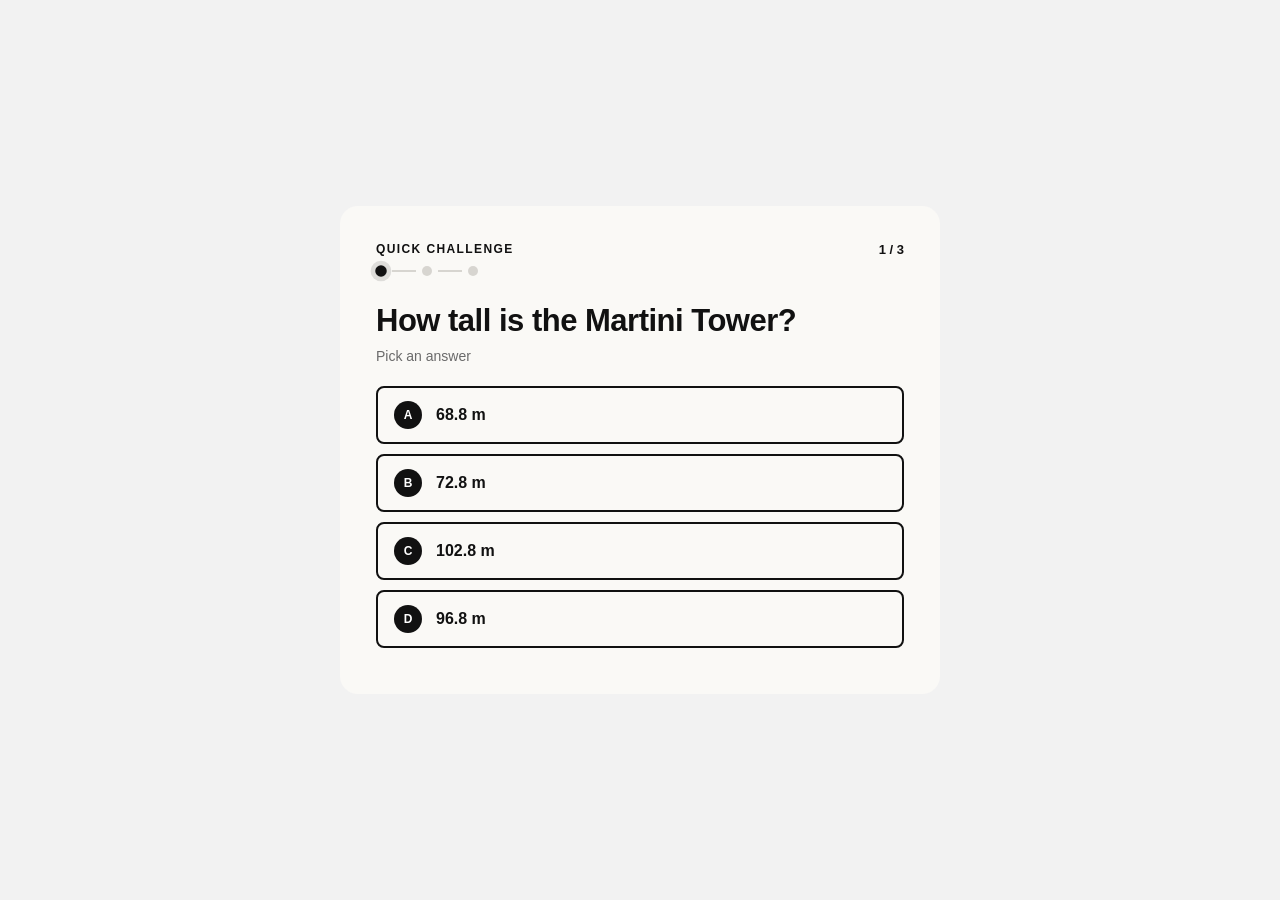
==== index.html @ feae09bf "Add persistent Hub Points and badge rewards" ====
<!DOCTYPE html>
<html lang="en">

<head>
    <meta charset="UTF-8">

    <meta name="viewport" content="width=device-width, initial-scale=1.0">

    <title>The Social Hub Quiz</title>

    <link rel="stylesheet" href="style.css">
</head>

<body>

<div class="quiz-card">

    <div class="quiz-header">

        <span class="quiz-label">
            Quick Challenge
        </span>

        <span id="question-counter" class="question-counter"></span>

    </div>

    <div id="progress" class="progress"></div>

<div id="quiz-stage" class="quiz-stage">

    <h1 id="question" class="question"></h1>

    <p id="answer-instruction" class="answer-instruction">
        Pick an answer
    </p>

    <div id="answers"></div>

    <div
    id="feedback"
    aria-live="polite"
    aria-atomic="true">
</div>

</div>

    <script src="questions.js"></script>
    <script src="script.js"></script>
    <script src="badges.js"></script>

</body>

</html>
---- style.css ----
:root {
    --color-text: #111111;
    --color-bg: #f2f2f2;
    --color-surface: #faf9f6;

    --color-muted: #6a6a6a;
    --color-border: #111111;
    --color-disabled: #b5b5b5;

    --space-xs: 6px;
    --space-sm: 10px;
    --space-md: 16px;
    --space-lg: 24px;
    --space-xl: 32px;

    --radius-sm: 8px;
    --radius-md: 10px;
    --radius-lg: 18px;

    --text-label: 12px;
    --text-small: 14px;
    --text-body: 16px;
    --text-question: 31px;
    --text-feedback-title: 27px;
}


body {
    margin: 0;
    min-height: 100vh;

    display: flex;
    justify-content: center;
    align-items: center;

    font-family: Arial, Helvetica, sans-serif;

    color: var(--color-text);
    background-color: var(--color-bg);
}


.quiz-card {
    width: 90%;
    max-width: 600px;

    background-color: var(--color-surface);

    padding: 36px;

    border-radius: var(--radius-lg);

    box-sizing: border-box;
}


/* HEADER */

.quiz-header {
    display: flex;
    justify-content: space-between;
    align-items: center;

    margin-bottom: 9px;
}


.quiz-label {
    font-size: var(--text-label);
    font-weight: 700;

    text-transform: uppercase;

    letter-spacing: 1.4px;
}


.question-counter {
    font-size: 13px;
    font-weight: 700;
}


/* PROGRESS */

.progress {
    display: flex;
    align-items: center;

    margin-bottom: 28px;
}


.progress-item {
    display: flex;
    align-items: center;
}


.progress-node {
    width: 10px;
    height: 10px;

    flex-shrink: 0;

    border-radius: 50%;

    background-color: #d7d5d0;

    transition:
        transform 0.22s ease,
        background-color 0.22s ease;
}


.progress-node.active {
    background-color: #111111;

    transform: scale(1.15);

}

.progress-node.current {
    box-shadow: 0 0 0 4px rgba(17, 17, 17, 0.12);
}


.progress-line {
    width: 24px;
    height: 2px;

    margin: 0 6px;

    background-color: #d7d5d0;

    transform-origin: left;

    transition:
        background-color 0.22s ease,
        transform 0.22s ease;
}


.progress-line.active {
    background-color: #111111;
}


/* QUESTION */

.question {
    margin-top: 0;
    margin-bottom: 10px;

    font-size: var(--text-question);
    font-weight: 700;

    line-height: 1.12;

    letter-spacing: -0.5px;
}


.answer-instruction {
    margin-top: 0;
    margin-bottom: 22px;

    font-size: var(--text-small);

    color: var(--color-muted);
}


/* ANSWERS */

.answer-button {
    width: 100%;
    min-height: 52px;

    display: flex;
    align-items: center;

    gap: 14px;

    padding: 13px 16px;

    margin-bottom: 10px;

    border: 2px solid #111111;
    border-radius: var(--radius-sm);

    background-color: #faf9f6;

    color: #111111;

    font-size: var(--text-body);
    font-weight: 600;

    text-align: left;

    cursor: pointer;

    transition:
        transform 0.15s ease,
        background-color 0.15s ease,
        border-color 0.15s ease;
}


.answer-button:hover {
    background-color: #eeeeea;

    border-color: #111111;

    transform: translateY(-2px);
}


.answer-button:active {
    transform: translateY(0) scale(0.99);
}


/* KEYBOARD FOCUS */

.answer-button:focus-visible {
    outline: 3px solid #111111;

    outline-offset: 3px;
}


.answer-button:hover .answer-letter {
    transform: scale(1.08);
}


.answer-letter {
    display: flex;
    justify-content: center;
    align-items: center;

    width: 28px;
    height: 28px;

    flex-shrink: 0;

    border-radius: 50%;

    background-color: #111111;

    color: white;

    font-size: 12px;
    font-weight: 700;

    transition:
        background-color 0.15s ease,
        transform 0.15s ease;
}


.answer-text {
    flex: 1;
}


.question,
.answer-text,
.feedback p {
    overflow-wrap: anywhere;
}


/* FEEDBACK */

.feedback {
    margin-top: 24px;

    padding: 28px;

    border: 2px solid #111111;
    border-radius: var(--radius-md);

    text-align: left;
}


.feedback-status {
    display: flex;
    align-items: center;

    gap: 10px;

    margin-bottom: 14px;
}


.feedback-icon {
    width: 30px;
    height: 30px;

    display: flex;
    justify-content: center;
    align-items: center;

    border-radius: 50%;

    background-color: #111111;

    color: #ffffff;

    font-size: 18px;
    font-weight: 700;

    animation: feedback-icon-enter 0.22s ease-out both;
}


.feedback-label {
    font-size: 12px;
    font-weight: 700;

    text-transform: uppercase;

    letter-spacing: 1.3px;
}


.feedback h2 {
    margin-top: 0;
    margin-bottom: 10px;

    font-size: 27px;

    line-height: 1.1;
}


.feedback p {
    margin-top: 0;
    margin-bottom: 24px;

    font-size: 16px;

    line-height: 1.45;
}


.feedback-success {
    background-color: #eef7ef;
}


.feedback-error {
    background-color: #fff0ed;
}


.feedback-complete {
    background-color: #f4f0ff;
}

/* POINT REWARD */

.points-reward {
    margin: 20px 0 24px;
}


.points-earned {
    font-size: 32px;
    font-weight: 700;

    line-height: 1;

    letter-spacing: -1px;

    animation: points-pop 0.32s ease-out both;
}


.points-earned span {
    font-size: 15px;
    font-weight: 600;

    letter-spacing: 0;

    color: var(--color-muted);
}


.first-try-bonus {
    display: inline-block;

    margin-top: 10px;

    padding: 7px 10px;

    border: 2px solid #111111;
    border-radius: 999px;

    background-color: #fff3b8;

    font-size: 11px;
    font-weight: 700;

    text-transform: uppercase;

    letter-spacing: 1px;

    animation: bonus-enter 0.4s 0.08s ease-out both;
}


/* FEEDBACK BUTTON */

.feedback-button {
    width: 100%;
    min-height: 48px;

    display: flex;
    justify-content: space-between;
    align-items: center;

    padding: 14px 16px;

    border: 2px solid #111111;
    border-radius: 8px;

    background-color: #111111;

    color: #ffffff;

    font-size: 15px;
    font-weight: 700;

    cursor: pointer;

    transition:
        transform 0.15s ease,
        background-color 0.15s ease;
}


.feedback-button:hover {
    background-color: #333333;

    transform: translateY(-2px);
}


.feedback-button span {
    display: inline-block;

    transition: transform 0.15s ease;
}


.feedback-button:hover span:not(.restart-icon) {
    transform: translateX(4px);
}


.feedback-button:hover .restart-icon {
    transform: rotate(45deg);
}


.feedback-button:active {
    transform: translateY(0) scale(0.99);
}


.feedback-button:focus-visible {
    outline: 3px solid #111111;

    outline-offset: 3px;
}


/* DISABLED STATE */

.answer-button:disabled {
    color: #777777;

    background-color: #f0efec;

    border-color: #b5b5b5;

    cursor: not-allowed;

    opacity: 1;

    transform: none;
}


.answer-button:disabled .answer-letter {
    background-color: #b5b5b5;
}


.answer-button:disabled:hover {
    background-color: #f0efec;

    border-color: #b5b5b5;

    transform: none;
}


.answer-button:disabled:active {
    transform: none;
}


/* STATE TRANSITIONS */

.quiz-stage {
    opacity: 1;

    transform: translateY(0);

    transition:
        opacity 0.14s ease,
        transform 0.14s ease;
}


.quiz-stage.is-leaving {
    opacity: 0;

    transform: translateY(-5px);
}


.quiz-stage.is-entering {
    animation: stage-enter 0.22s ease-out both;
}


@keyframes stage-enter {

    from {
        opacity: 0;

        transform: translateY(7px);
    }

    to {
        opacity: 1;

        transform: translateY(0);
    }

}

@keyframes feedback-icon-enter {

    from {
        opacity: 0;
        transform: scale(0.75);
    }

    to {
        opacity: 1;
        transform: scale(1);
    }

}

@keyframes points-pop {

    from {
        opacity: 0;

        transform: scale(0.82);
    }

    to {
        opacity: 1;

        transform: scale(1);
    }

}


@keyframes bonus-enter {

    from {
        opacity: 0;

        transform: translateY(6px) scale(0.96);
    }

    to {
        opacity: 1;

        transform: translateY(0) scale(1);
    }

}

/* COMPLETION SCORE */

.completion-score {
    display: flex;
    align-items: flex-end;

    gap: 10px;

    margin: 20px 0 8px;
}


.completion-points {
    font-size: 52px;
    font-weight: 700;

    line-height: 0.9;

    letter-spacing: -2px;

    animation: points-pop 0.32s ease-out both;
}


.completion-points-label {
    padding-bottom: 4px;

    font-size: 12px;
    font-weight: 700;

    text-transform: uppercase;

    letter-spacing: 1.2px;

    color: var(--color-muted);
}


.completion-bonuses {
    margin-bottom: 22px;

    font-size: 13px;
    font-weight: 700;

    color: var(--color-muted);
}

.bonus-summary {
    margin-top: 18px;
    margin-bottom: 20px;

    padding: 14px 16px;

    border: 2px solid #111111;
    border-radius: var(--radius-sm);

    font-size: 14px;
    line-height: 1.4;

    background-color: #faf9f6;
}


.bonus-summary strong {
    display: block;

    margin-bottom: 4px;

    font-size: 14px;
}


.bonus-summary-perfect {
    background-color: #fff4c7;
}


/* EMBED MODE */

body.embed-mode {
    min-height: 0;

    display: block;

    background-color: transparent;
}


body.embed-mode .quiz-card {
    width: 100%;
    max-width: none;

    padding: 24px 28px;

    border-radius: 0;

    background-color: var(--color-surface);
}


body.embed-mode .question {
    font-size: 28px;
}


body.embed-mode .progress {
    margin-bottom: 24px;
}


body.embed-mode .answer-button {
    padding: 11px 14px;

    margin-bottom: 9px;
}


body.embed-mode .feedback {
    margin-top: 20px;

    padding: 24px;
}


body.embed-mode .feedback h2 {
    font-size: 25px;
}


body.embed-mode .feedback p {
    margin-bottom: 20px;
}




/* RESPONSIVE - MOBILE */

@media (max-width: 600px) {

    body {
        align-items: flex-start;

        padding: 16px;

        box-sizing: border-box;
    }


    .quiz-card {
        width: 100%;

        margin-top: 16px;

        padding: 24px;

        border-radius: 14px;
    }


    .question {
        font-size: 26px;
    }


    .quiz-label {
        font-size: 11px;
    }


    .question-counter {
        font-size: 12px;
    }


    .progress {
        margin-bottom: 24px;
    }


    .progress-line {
        width: 20px;
    }


    .answer-button {
        padding: 12px 13px;

        font-size: 15px;
    }


    .answer-letter {
        width: 26px;
        height: 26px;
    }


    .feedback {
        padding: 22px;
    }


    .feedback h2 {
        font-size: 24px;
    }


    .feedback p {
        font-size: 15px;
    }

    .points-earned {
        font-size: 29px;
    }


    .completion-points {
        font-size: 46px;
    }


}

/* BADGE UNLOCK */

.badge-unlock {
    display: flex;

    gap: 14px;

    margin: 20px 0;

    padding: 16px;

    border: 2px solid #111111;
    border-radius: var(--radius-md);

    background-color: #fff3b8;

    animation: badge-unlock-enter 0.38s ease-out both;
}


.badge-icon {
    width: 42px;
    height: 42px;

    flex-shrink: 0;

    display: flex;
    justify-content: center;
    align-items: center;

    border-radius: 50%;

    background-color: #111111;

    color: #ffffff;

    font-size: 20px;
}


.badge-content {
    flex: 1;
}


.badge-kicker {
    margin-bottom: 3px;

    font-size: 10px;
    font-weight: 700;

    text-transform: uppercase;

    letter-spacing: 1.2px;
}


.badge-name {
    font-size: 18px;
    font-weight: 700;
}


.badge-description {
    margin-top: 4px;

    font-size: 13px;
    line-height: 1.4;
}


.badge-reward {
    margin-top: 8px;

    font-size: 12px;
    font-weight: 700;
}

/* HUB POINTS */

.hub-points-total {
    display: flex;
    justify-content: space-between;
    align-items: center;

    margin: 18px 0;

    padding-top: 14px;

    border-top: 2px solid #111111;
}


.hub-points-label {
    font-size: 11px;
    font-weight: 700;

    text-transform: uppercase;

    letter-spacing: 1.2px;
}


.hub-points-value {
    font-size: 24px;
    font-weight: 700;
}

@keyframes badge-unlock-enter {

    from {
        opacity: 0;

        transform:
            translateY(8px)
            scale(0.97);
    }

    to {
        opacity: 1;

        transform:
            translateY(0)
            scale(1);
    }

}


/* RESPONSIVE - VERY SMALL */

@media (max-width: 380px) {

    body {
        padding: 10px;
    }


    .quiz-card {
        margin-top: 8px;

        padding: 20px;
    }


    .question {
        font-size: 23px;
    }


    .answer-button {
        gap: 10px;

        padding: 11px 12px;
    }


    .progress-line {
        width: 15px;

        margin: 0 4px;
    }


    .feedback {
        padding: 18px;
    }

    .completion-points {
        font-size: 42px;
    }

}


/* REDUCED MOTION */

@media (prefers-reduced-motion: reduce) {

    .quiz-stage {
        transition: none;
    }


    .quiz-stage.is-entering {
        animation: none;
    }


    .answer-button,
    .answer-letter,
    .feedback-button,
    .feedback-button span,
    .progress-node,
    .progress-line {
        transition: none;
    }

    .feedback-icon {
        animation: none;
    }


    .points-earned,
    .first-try-bonus,
    .completion-points {
        animation: none;
    }

    .badge-unlock {
    animation: none;
}

}
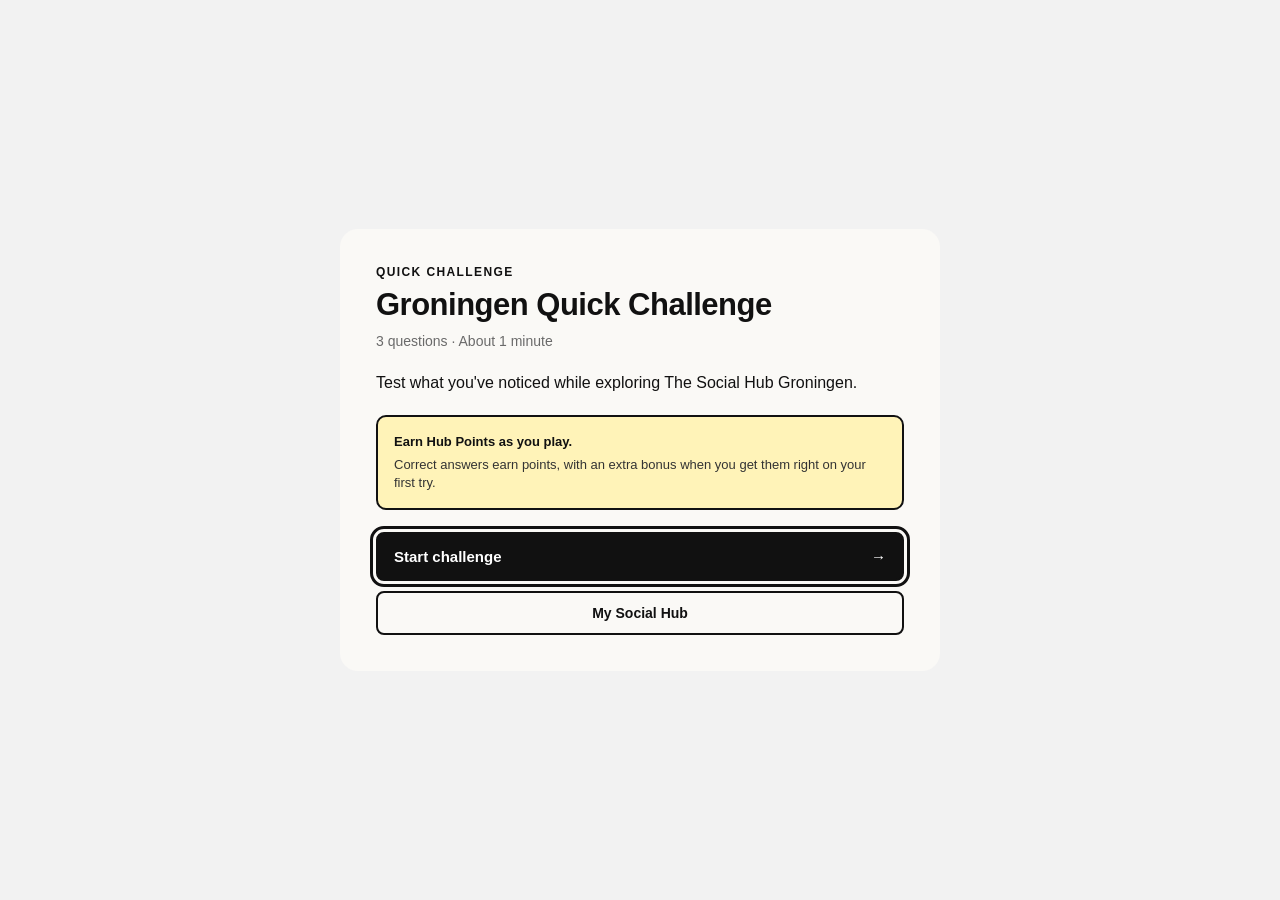
==== commit 08eecd4e: "feature: add My Social Hub and challenge navigation" ====
--- a/index.html
+++ b/index.html
@@ -13,41 +13,42 @@
 
 <body>
 
-<div class="quiz-card">
+    <div class="quiz-card">
 
-    <div class="quiz-header">
+        <div class="quiz-header">
 
-        <span class="quiz-label">
-            Quick Challenge
-        </span>
+            <span class="quiz-label">
+                Quick Challenge
+            </span>
 
-        <span id="question-counter" class="question-counter"></span>
+            <span id="question-counter" class="question-counter"></span>
+
+        </div>
+
+        <div id="progress" class="progress"></div>
+
+        <div id="quiz-stage" class="quiz-stage">
+
+            <h1 id="question" class="question"></h1>
+
+            <p id="answer-instruction" class="answer-instruction">
+                Pick an answer
+            </p>
+
+            <div id="answers"></div>
+
+            <div id="feedback" aria-live="polite" aria-atomic="true">
+            </div>
+
+        </div>
 
     </div>
 
-    <div id="progress" class="progress"></div>
-
-<div id="quiz-stage" class="quiz-stage">
-
-    <h1 id="question" class="question"></h1>
-
-    <p id="answer-instruction" class="answer-instruction">
-        Pick an answer
-    </p>
-
-    <div id="answers"></div>
-
-    <div
-    id="feedback"
-    aria-live="polite"
-    aria-atomic="true">
-</div>
-
-</div>
-
     <script src="questions.js"></script>
+    <script src="badges.js"></script>
+    <script src="progress.js"></script>
+    <script src="challenges.js"></script>
     <script src="script.js"></script>
-    <script src="badges.js"></script>
 
 </body>
 
--- a/style.css
+++ b/style.css
@@ -737,6 +737,50 @@
 }
 
 
+/* CHALLENGE INTRO */
+
+.challenge-intro {
+    margin-top: 20px;
+}
+
+
+.challenge-intro-text {
+    margin-top: 0;
+    margin-bottom: 20px;
+
+    font-size: 16px;
+    line-height: 1.5;
+}
+
+
+.challenge-intro-note {
+    display: flex;
+    flex-direction: column;
+
+    gap: 5px;
+
+    margin-bottom: 22px;
+
+    padding: 16px;
+
+    border: 2px solid #111111;
+    border-radius: var(--radius-md);
+
+    background-color: #fff3b8;
+
+    font-size: 13px;
+    line-height: 1.4;
+}
+
+
+.challenge-intro-note strong {
+    font-size: 13px;
+}
+
+
+.challenge-intro-note span {
+    color: #333333;
+}
 
 
 /* RESPONSIVE - MOBILE */
@@ -824,32 +868,86 @@
         font-size: 46px;
     }
 
-
-}
-
-/* BADGE UNLOCK */
-
-.badge-unlock {
-    display: flex;
-
-    gap: 14px;
-
-    margin: 20px 0;
-
-    padding: 16px;
+    .rewards-summary {
+        padding: 12px 14px;
+    }
+
+
+    .reward-item {
+        padding: 6px 0;
+    }
+
+
+    .hub-challenge {
+    flex-wrap: wrap;
+}
+
+
+    .hub-challenge-action {
+    width: 100%;
+
+    margin-top: 4px;
+}
+
+}
+
+/* REWARDS SUMMARY */
+
+.rewards-summary {
+    margin: 18px 0;
+
+    padding: 14px 16px;
 
     border: 2px solid #111111;
     border-radius: var(--radius-md);
 
     background-color: #fff3b8;
 
-    animation: badge-unlock-enter 0.38s ease-out both;
-}
-
-
-.badge-icon {
-    width: 42px;
-    height: 42px;
+    animation: rewards-enter 0.32s ease-out both;
+}
+
+
+.rewards-heading {
+    margin-bottom: 8px;
+
+    font-size: 10px;
+    font-weight: 700;
+
+    text-transform: uppercase;
+
+    letter-spacing: 1.2px;
+}
+
+
+.reward-item {
+    display: flex;
+    justify-content: space-between;
+    align-items: center;
+
+    gap: 12px;
+
+    padding: 7px 0;
+}
+
+
+.reward-item+.reward-item {
+    border-top: 1px solid rgba(17, 17, 17, 0.18);
+}
+
+
+.reward-info {
+    display: flex;
+    align-items: center;
+
+    gap: 9px;
+
+    min-width: 0;
+}
+
+
+.reward-icon {
+    width: 26px;
+    height: 26px;
 
     flex-shrink: 0;
 
@@ -863,45 +961,23 @@
 
     color: #ffffff;
 
-    font-size: 20px;
-}
-
-
-.badge-content {
-    flex: 1;
-}
-
-
-.badge-kicker {
-    margin-bottom: 3px;
-
-    font-size: 10px;
-    font-weight: 700;
-
-    text-transform: uppercase;
-
-    letter-spacing: 1.2px;
-}
-
-
-.badge-name {
-    font-size: 18px;
-    font-weight: 700;
-}
-
-
-.badge-description {
-    margin-top: 4px;
+    font-size: 12px;
+    font-weight: 700;
+}
+
+
+.reward-name {
+    font-size: 14px;
+    font-weight: 700;
+
+    overflow-wrap: anywhere;
+}
+
+
+.reward-points {
+    flex-shrink: 0;
 
     font-size: 13px;
-    line-height: 1.4;
-}
-
-
-.badge-reward {
-    margin-top: 8px;
-
-    font-size: 12px;
     font-weight: 700;
 }
 
@@ -935,22 +1011,55 @@
     font-weight: 700;
 }
 
-@keyframes badge-unlock-enter {
+.hub-challenge-content {
+    flex: 1;
+}
+
+
+.hub-challenge-action {
+    flex-shrink: 0;
+
+    padding: 9px 12px;
+
+    border: 2px solid #111111;
+    border-radius: var(--radius-sm);
+
+    background-color: #111111;
+
+    color: #ffffff;
+
+    font-family: inherit;
+    font-size: 12px;
+    font-weight: 700;
+
+    cursor: pointer;
+}
+
+
+.hub-challenge-action:hover {
+    background-color: #333333;
+}
+
+
+.hub-challenge-action:focus-visible {
+    outline: 3px solid #111111;
+    outline-offset: 3px;
+}
+
+/* KEYFRAMES */
+
+@keyframes rewards-enter {
 
     from {
         opacity: 0;
 
-        transform:
-            translateY(8px)
-            scale(0.97);
+        transform: translateY(6px);
     }
 
     to {
         opacity: 1;
 
-        transform:
-            translateY(0)
-            scale(1);
+        transform: translateY(0);
     }
 
 }
@@ -1036,8 +1145,382 @@
         animation: none;
     }
 
-    .badge-unlock {
-    animation: none;
-}
-
-}+    .rewards-summary {
+        animation: none;
+    }
+
+}
+
+/* PERSONAL BEST */
+
+.personal-best {
+    margin-top: 4px;
+    margin-bottom: 4px;
+}
+
+.personal-best-title {
+    font-size: 11px;
+    font-weight: 700;
+    text-transform: uppercase;
+    letter-spacing: 0.8px;
+}
+
+.personal-best-detail {
+    margin-top: 2px;
+
+    font-size: 11px;
+    line-height: 1.3;
+
+    opacity: 0.7;
+}
+
+/* DEVELOPMENT TOOLS */
+
+.dev-tools {
+    position: fixed;
+
+    right: 10px;
+    bottom: 10px;
+
+    z-index: 9999;
+}
+
+
+.dev-reset-button {
+    padding: 8px 11px;
+
+    border: 2px solid #111111;
+    border-radius: 8px;
+
+    background-color: #fff3b8;
+
+    color: #111111;
+
+    font-family: inherit;
+    font-size: 11px;
+    font-weight: 700;
+
+    cursor: pointer;
+}
+
+
+.dev-reset-button:hover {
+    background-color: #ffe985;
+}
+
+/* ========================================
+   MY SOCIAL HUB
+======================================== */
+
+body.hub-page {
+    align-items: flex-start;
+
+    padding: 24px;
+
+    box-sizing: border-box;
+}
+
+
+.hub-card {
+    width: 100%;
+    max-width: 620px;
+
+    margin: 24px auto;
+
+    padding: 32px;
+
+    box-sizing: border-box;
+
+    border-radius: var(--radius-lg);
+
+    background-color:
+        var(--color-surface);
+}
+
+
+.hub-header {
+    margin-bottom: 28px;
+}
+
+
+.hub-kicker,
+.hub-section-kicker {
+    margin-bottom: 5px;
+
+    font-size: 11px;
+    font-weight: 700;
+
+    text-transform: uppercase;
+
+    letter-spacing: 1.3px;
+}
+
+
+.hub-title {
+    margin: 0;
+
+    font-size: 34px;
+    line-height: 1.05;
+}
+
+
+.hub-points-panel {
+    margin-bottom: 30px;
+
+    padding-bottom: 24px;
+
+    border-bottom:
+        2px solid #111111;
+}
+
+
+.hub-total-points {
+    font-size: 52px;
+    font-weight: 700;
+
+    line-height: 1;
+}
+
+
+.hub-total-label {
+    margin-top: 5px;
+
+    font-size: 12px;
+    font-weight: 700;
+
+    text-transform: uppercase;
+
+    letter-spacing: 1.2px;
+}
+
+
+.hub-section {
+    margin-top: 30px;
+}
+
+
+.hub-section-header {
+    margin-bottom: 14px;
+}
+
+
+.hub-section-header h2 {
+    margin: 0;
+
+    font-size: 24px;
+}
+
+
+.hub-progress-grid {
+    display: grid;
+
+    grid-template-columns:
+        repeat(2, 1fr);
+
+    gap: 12px;
+}
+
+
+.hub-stat {
+    padding: 16px;
+
+    border: 2px solid #111111;
+    border-radius: var(--radius-md);
+}
+
+
+.hub-stat strong {
+    display: block;
+
+    margin-bottom: 4px;
+
+    font-size: 22px;
+}
+
+
+.hub-stat span {
+    font-size: 13px;
+
+    color: var(--color-muted);
+}
+
+
+/* CHALLENGES */
+
+.hub-challenges {
+    display: flex;
+    flex-direction: column;
+
+    gap: 10px;
+}
+
+
+.hub-challenge {
+    display: flex;
+    align-items: center;
+
+    gap: 14px;
+
+    padding: 15px;
+
+    border: 2px solid #111111;
+    border-radius: var(--radius-md);
+}
+
+
+.hub-challenge-icon {
+    width: 34px;
+    height: 34px;
+
+    flex-shrink: 0;
+
+    display: flex;
+    justify-content: center;
+    align-items: center;
+
+    border-radius: 50%;
+
+    background-color: #111111;
+
+    color: #ffffff;
+
+    font-size: 15px;
+    font-weight: 700;
+}
+
+
+.hub-challenge-content {
+    min-width: 0;
+}
+
+
+.hub-challenge-name {
+    margin-bottom: 3px;
+
+    font-size: 15px;
+    font-weight: 700;
+}
+
+
+.hub-challenge-state {
+    font-size: 12px;
+
+    color: var(--color-muted);
+}
+
+
+.hub-challenge.is-completed {
+    background-color: #eef7ef;
+}
+
+
+.hub-challenge.is-discovered {
+    background-color: #fff3b8;
+}
+
+
+.hub-challenge.is-locked {
+    opacity: 0.65;
+}
+
+
+/* BADGES */
+
+.hub-badges {
+    display: grid;
+
+    grid-template-columns:
+        repeat(2, minmax(0, 1fr));
+
+    gap: 10px;
+}
+
+
+.hub-badge {
+    display: flex;
+    align-items: center;
+
+    gap: 10px;
+
+    padding: 13px;
+
+    border: 2px solid #111111;
+    border-radius: var(--radius-md);
+}
+
+
+.hub-badge-icon {
+    width: 30px;
+    height: 30px;
+
+    flex-shrink: 0;
+
+    display: flex;
+    justify-content: center;
+    align-items: center;
+
+    border-radius: 50%;
+
+    background-color: #111111;
+
+    color: #ffffff;
+
+    font-weight: 700;
+}
+
+
+.hub-badge-name {
+    font-size: 13px;
+    font-weight: 700;
+}
+
+
+.hub-badge.is-locked {
+    opacity: 0.45;
+}
+
+/* SECONDARY / MY HUB BUTTON */
+
+.secondary-button {
+    width: 100%;
+
+    margin-top: 10px;
+
+    padding: 12px 16px;
+
+    border: 2px solid #111111;
+    border-radius: var(--radius-sm);
+
+    background-color: transparent;
+
+    color: #111111;
+
+    font-family: inherit;
+    font-size: 14px;
+    font-weight: 700;
+
+    cursor: pointer;
+
+    transition:
+        background-color 0.15s ease,
+        transform 0.15s ease;
+}
+
+
+.secondary-button:hover {
+    background-color: #eeeeea;
+
+    transform: translateY(-1px);
+}
+
+
+.secondary-button:active {
+    transform: translateY(0);
+}
+
+
+.secondary-button:focus-visible {
+    outline: 3px solid #111111;
+    outline-offset: 3px;
+}
+
